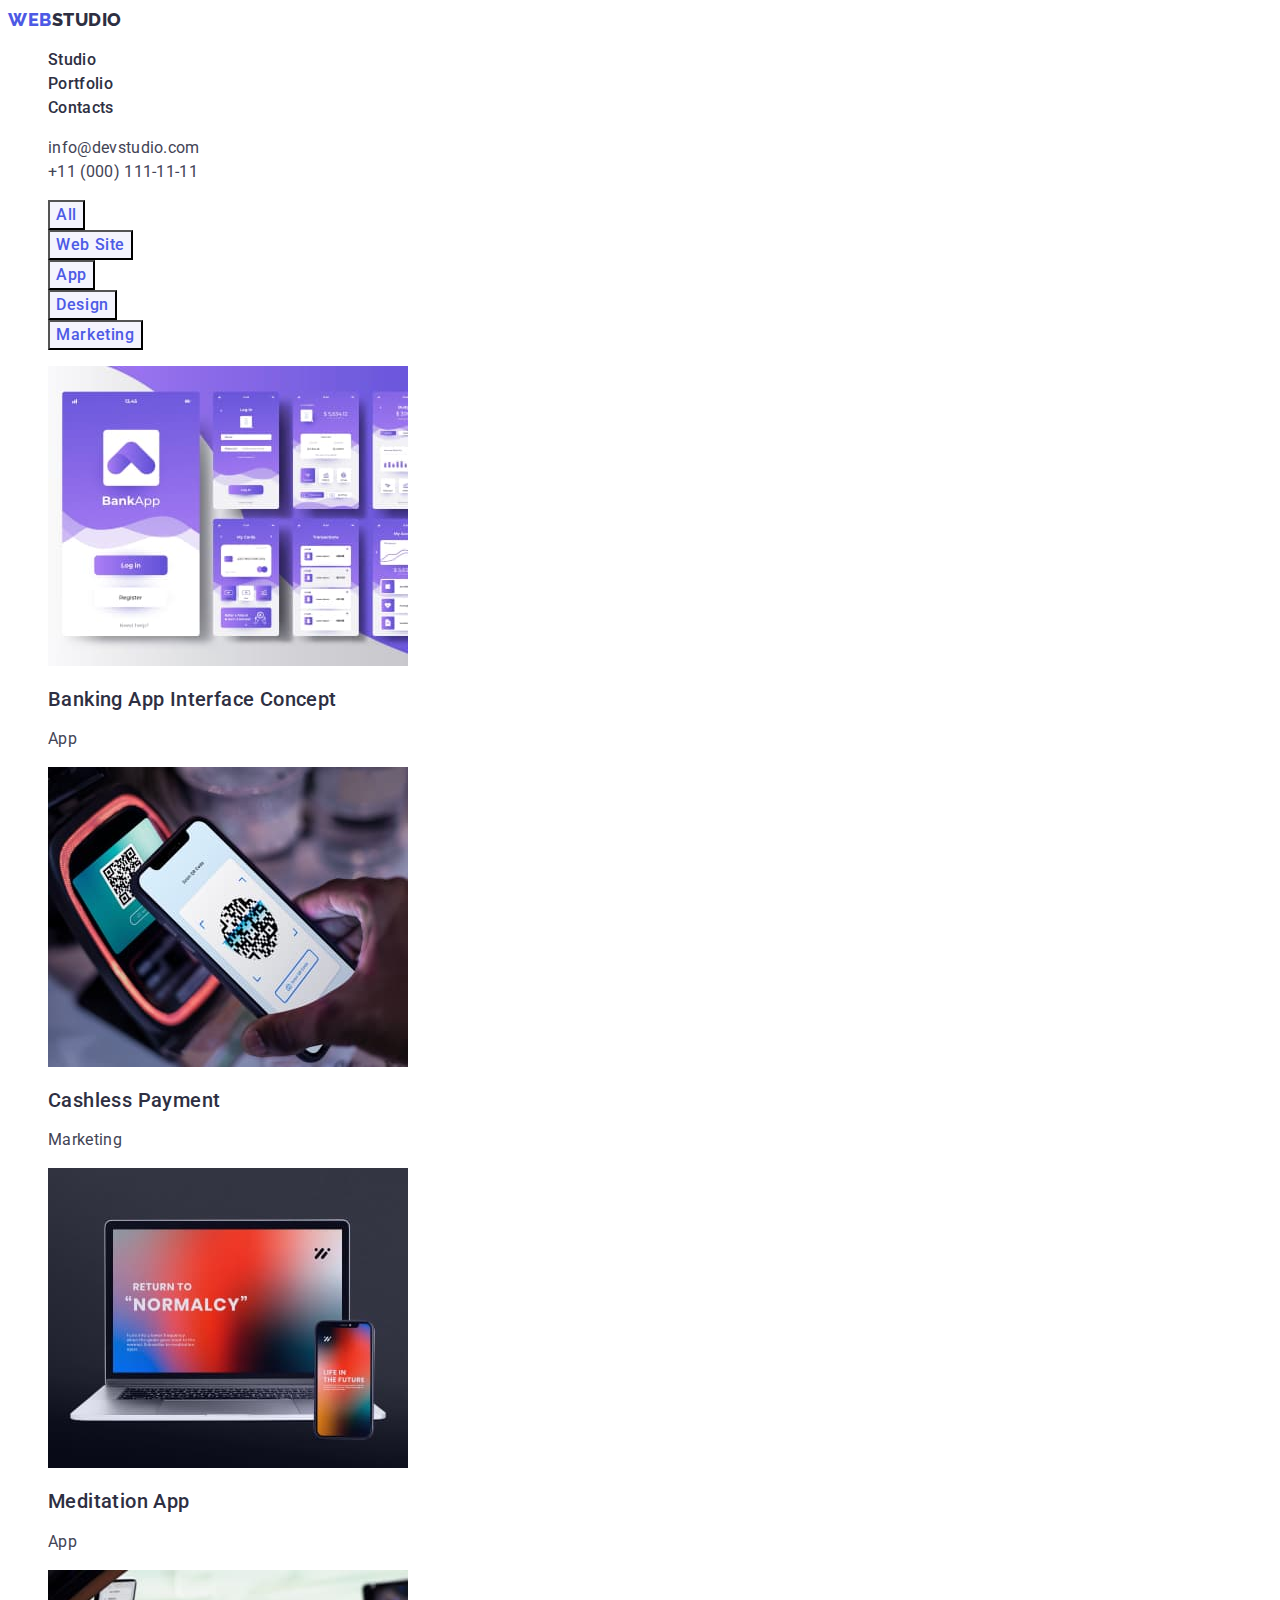
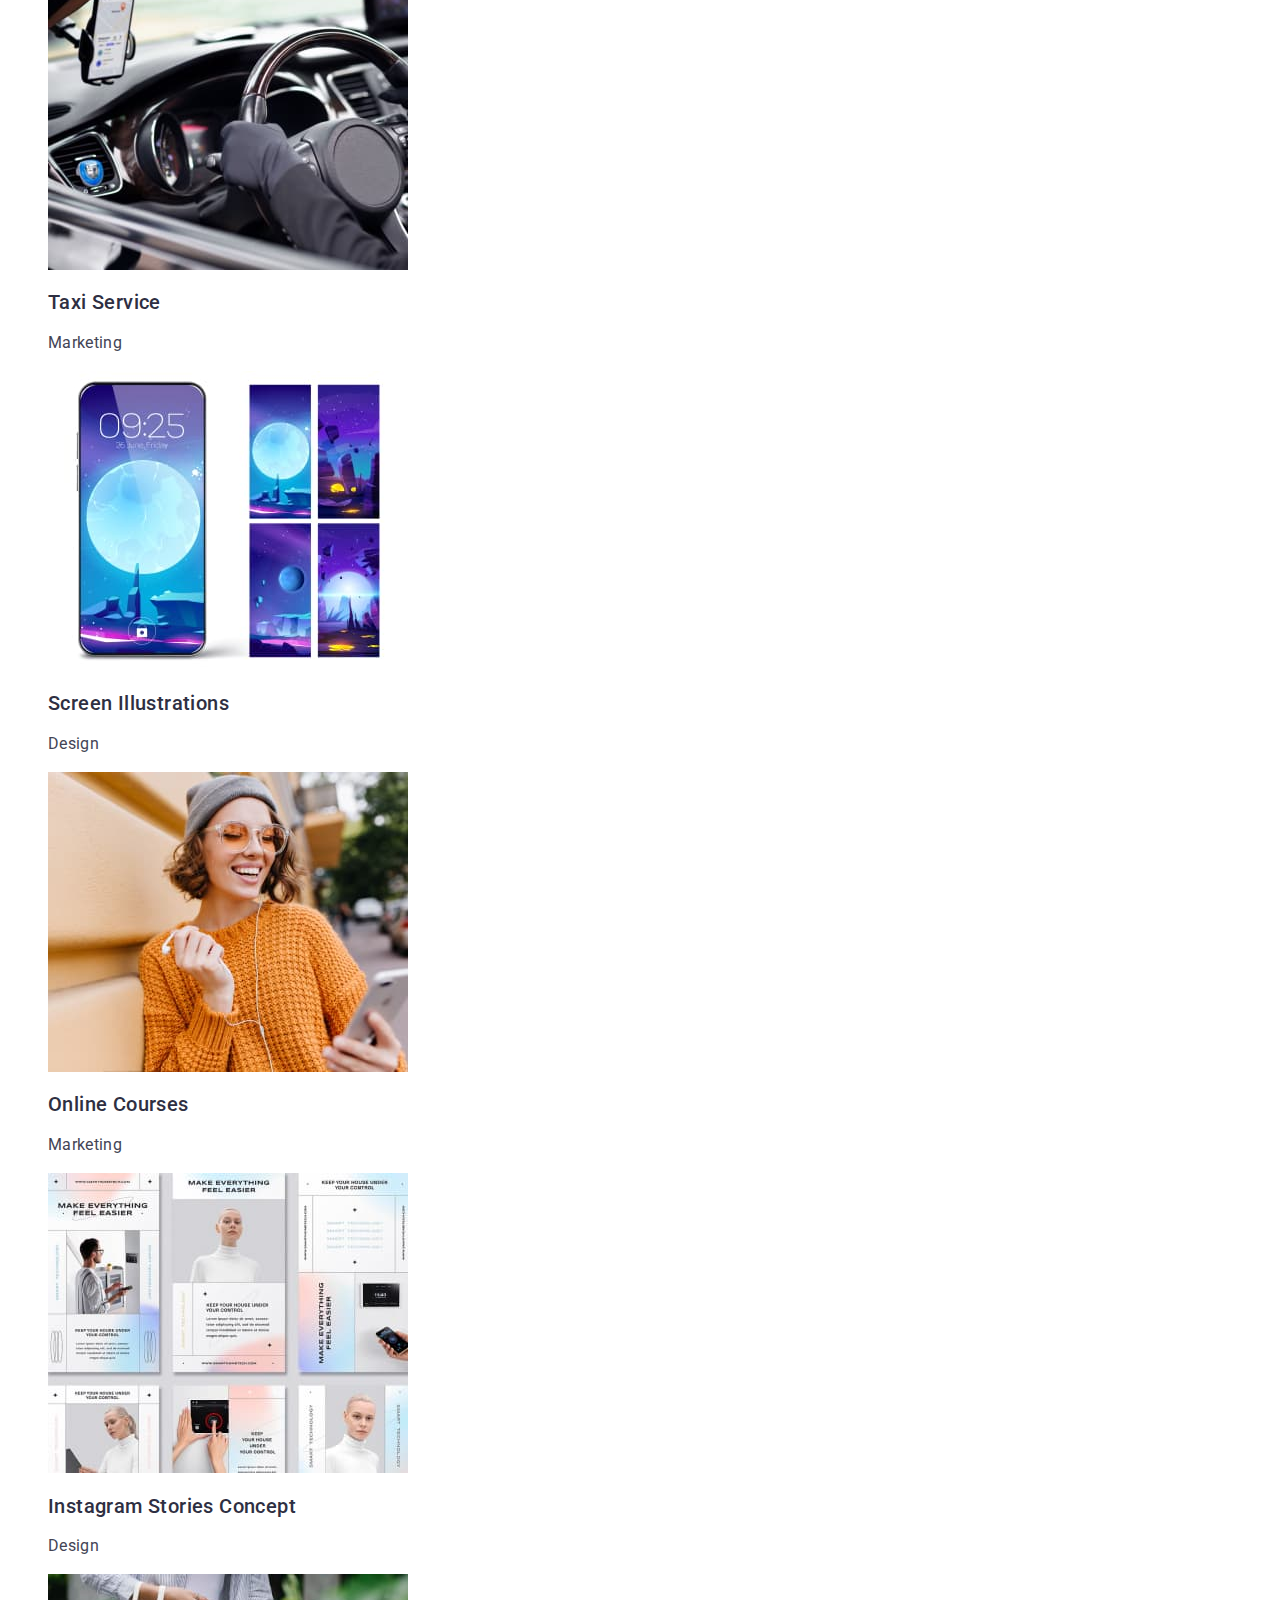
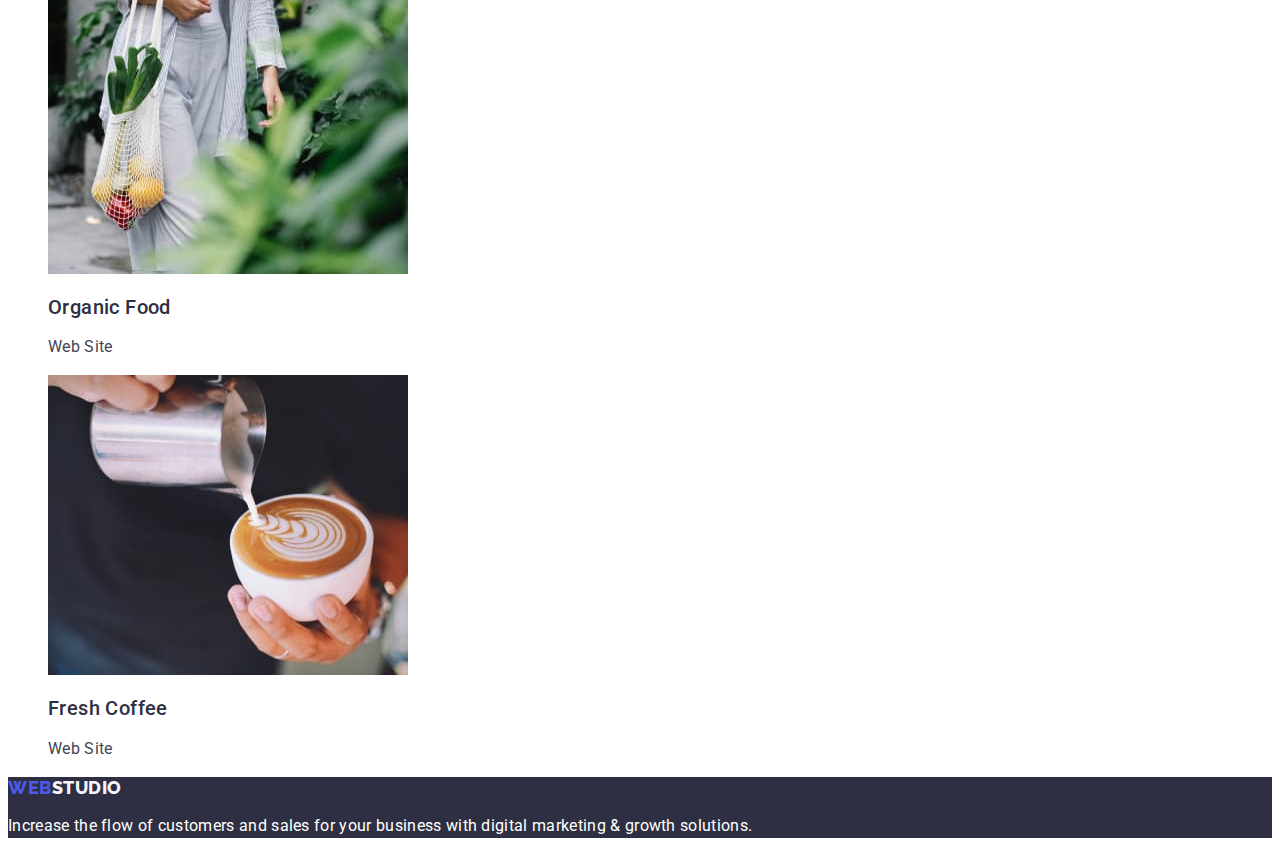
==== portfolio.html @ c195bcce "Initial commit" ====
<!DOCTYPE html>
<html lang="en">
  <head>
    <meta charset="UTF-8" />
    <meta http-equiv="X-UA-Compatible" content="IE=edge" />
    <meta name="viewport" content="width=device-width, initial-scale=1.0" />
    <title>Portfolio</title>
    <link rel="preconnect" href="https://fonts.googleapis.com" />
    <link rel="preconnect" href="https://fonts.gstatic.com" crossorigin />
    <link
      href="https://fonts.googleapis.com/css2?family=Montserrat:wght@400;700&family=Raleway:wght@800&family=Roboto:wght@400;500;700;900&display=swap"
      rel="stylesheet"
    />
    <link rel="stylesheet" href="./css/styles.css" />
  </head>
  <body>
    <header class="header">
      <!--Navigation-->
      <nav class="header-navigation">
        <!--Logo-->
        <a class="header-logo link" href="./index.html"
          >Web<span class="header-logo-color">Studio</span></a
        >
        <ul class="header-list list">
          <li class="header-list-item">
            <a class="header-list-link link" href="./index.html">Studio</a>
          </li>
          <li class="header-list-item">
            <a class="header-list-link link" href="./portfolio.html">Portfolio</a>
          </li>
          <li class="header-list-item">
            <a class="header-list-link link" href="">Contacts</a>
          </li>
        </ul>
      </nav>
      <!--Contacts-->
      <address class="header-contact">
        <ul class="contact-list list">
          <li class="contact-item">
            <a class="contact-link link" href="mailto:info@devstudio.com"
              >info@devstudio.com</a
            >
          </li>
          <li class="contact-item">
            <a class="contact-link link" href="tel:+110001111111"
              >+11 (000) 111-11-11</a
            >
          </li>
        </ul>
      </address>
    </header>
    <main>
      <section>
      <!--Filter-->
      <h1 hidden>323232</h1>
      <ul class="filter-list list">
        <li class="filter-item-btn"><button class="filter-btn" type="button">All</button></li>
        <li class="filter-item-btn"><button class="filter-btn" type="button">Web Site</button></li>
        <li class="filter-item-btn"><button class="filter-btn" type="button">App</button></li>
        <li class="filter-item-btn"><button class="filter-btn" type="button">Design</button></li>
        <li class="filter-item-btn"><button class="filter-btn" type="button">Marketing</button>
        </li>
      </ul>
        <ul class="portfolio-list list">
          <li class="portfolio-item">
            <a class="portfolio-link link">
            <img
              src="./images/bank_app.jpg"
              alt="Banking App Interface Concept"
              width="360"
            />
            <h2 class="portfolio-title">Banking App Interface Concept</h2>
            <p class="portfolio-text">App</p>
          </a>
          </li>
          <li class="portfolio-item">
            <a class="portfolio-link link">
            <img
              src="./images/cash_payment.jpg"
              alt="Cashless Payment"
              width="360"
            />
            <h2 class="portfolio-title">Cashless Payment</h2>
            <p class="portfolio-text">Marketing</p>
          </a>
          </li>
          <li class="portfolio-item">
            <a class="portfolio-link link">
            <img
              src="./images/maditaion_app.jpg"
              alt="Meditation App"
              width="360"
            />
            <h2 class="portfolio-title">Meditation App</h2>
            <p class="portfolio-text">App</p>
          </a>
          </li>
          <li class="portfolio-item">
            <a class="portfolio-link link">
            <img src="./images/taxi_serv.jpg" alt="Taxi Service" width="360" />
            <h2 class="portfolio-title">Taxi Service</h2>
            <p class="portfolio-text">Marketing</p>
            </a>
          </li>
          <li class="portfolio-item">
            <a class="portfolio-link link">
            <img
              src="./images/screen_ill.jpg"
              alt="Screen Illustrations"
              width="360"
            />
            <h2 class="portfolio-title">Screen Illustrations</h2>
            <p class="portfolio-text">Design</p>
            </a>
          </li>
          <li class="portfolio-item">
            <a class="portfolio-link link">
            <img
              src="./images/online_cours.jpg"
              alt="Online Courses"
              width="360"
            />
            <h2 class="portfolio-title">Online Courses</h2>
            <p class="portfolio-text">Marketing</p>
            </a>
          </li>
          <li class="portfolio-item">
            <a class="portfolio-link link">
            <img
              src="./images/inst_stories.jpg"
              alt="Instagram Stories"
              width="360"
            />
            <h2 class="portfolio-title">Instagram Stories Concept</h2>
            <p class="portfolio-text">Design</p>
            </a>
          </li>
          <li class="portfolio-item">
            <a class="portfolio-link link">
            <img src="./images/organic_food.jpg" alt="Food" width="360" />
            <h2 class="portfolio-title">Organic Food</h2>
            <p class="portfolio-text">Web Site</p>
          </a>
          </li>
          <li class="portfolio-item">
            <a class="portfolio-link link">
            <img
              src="./images/fresh_coffee.jpg"
              alt="Fresh Coffee"
              width="360"
            />
            <h2 class="portfolio-title">Fresh Coffee</h2>
            <p class="portfolio-text">Web Site</p>
            </a>
          </li>
        </ul>
      </section>
    </main>
    <footer class="footer">
      <a class="footer-logo link" href="./index.html"
        >Web<span class="footer-logo-color">Studio</span></a
      >
      <p class="footer-text">
        Increase the flow of customers and sales for your business with digital
        marketing & growth solutions.
      </p>
    </footer>
  </body>
</html>
---- css/styles.css ----
:root{
 --nav-color: #2E2F42;
 --text-color: #434455;
 --contact-color: #434455;
 --title-color: #2E2F42;
 --main-color: #FFFFFF;
 --footer-text: #FFFFFF;
 --footer-logopart: #F4F4FD;
 --logo-color: #4D5AE5;
 --logopart: #2E2F42;
 --color-btn: #FFFFFF;
 --filter-btn-text: #4D5AE5;
 --filter-btn-beg: #F4F4FD;

}
body{
    font-family: "Roboto", sans-serif;
    color: #434455;
    background-color: #FFFFFF;
}
.list{
    list-style: none;
}
.link{
    text-decoration: none;
    list-style: none;
}

/*MAIN PAGE*/

/* !!!!HEADER!!!! */
.header {
    background-color: #FFFFFF;
}
.header-navigation{}

.header-logo {
    font-family: "Raleway", sans-serif;
    font-weight: 800;
    font-size: 18px;
    line-height: 1.17;
    display: flex;
    align-items: center;
    letter-spacing: 0.03em;
    text-transform: uppercase;
    color: var(--logo-color);
}
.header-logo-color {
    font-weight: 800;
    font-size: 18px;
    line-height: 1.33;
    display: flex;
    align-items: center;
    letter-spacing: 0.03em;
    text-transform: uppercase;
    color: var(--logopart);
}
.header-list {
}
.list {
}
.header-list-item {
}
.header-list-link {
    font-weight: 500;
    font-size: 16px;
    line-height: 1.5;
    letter-spacing: 0.02em;
    color: var(--nav-color);

}
.header-list-link:hover,
.header-list-link:focus{
    color: #404BBF;
}
.header-contact {
    font-style: normal;
}
.contact-list {
}
.contact-item {
}
.contact-link {
    font-weight: 400;
    font-size: 16px;
    line-height: 1.5;
    letter-spacing: 0.02em;
    color: var(--contact-color);
}
.contact-link:hover,
.contact-link:focus{
    color:#404BBF;
}

/* !!!! MAIN BLOCK !!!!*/
.effective {
    background-color: #2E2F42;
}
.effective-title {
    font-size: 56px;
    line-height: 1.07;
    text-align: center;
    letter-spacing: 0.02em;
    color: var(--main-color);
}
.effective-btn {
    background: #4D5AE5;
    box-shadow: 0px 4px 4px rgba(0, 0, 0, 0.15);
    border-radius: 4px;
    font-family: inherit;
    font-style: normal;
    font-weight: 500;
    font-size: 16px;
    line-height: 1.5;
    display: flex;
    align-items: center;
    letter-spacing: 0.04em;
    color: var(--color-btn);
    cursor: pointer;
    font-family: "Roboto", sans-serif
}
.effective-btn:hover,
.effective-btn:focus{
    background:#404BBF;
}
.strategy {
}
.strategy-list {
}
.list {
}
.strategy-item {
}
.strategy-title {
    font-weight: 500;
    font-size: 20px;
    line-height: 1.2;
    letter-spacing: 0.02em;
    color: var(--title-color);
}
.strategy-text {
    font-size: 16px;
    line-height: 1.5;
    letter-spacing: 0.02em;
    color: var(--text-color);
}
.orientation {
}
.orientation-title {
    font-size: 36px;
    line-height: 1.11;
    text-align: center;
    letter-spacing: 0.02em;
    text-transform: capitalize;
    color: var(--title-color);
}
.orientation-list {
}
.orientation-item {
}
.team {
    background-color: #F4F4FD;;
}
.team-title {
    font-size: 36px;
    line-height: 1.11;
    text-align: center;
    letter-spacing: 0.02em;
    text-transform: capitalize;
    color: var(--title-color);
}
.team-list {
}
.team-item {
    background-color: #FFFFFF
}
.team-name-title {
    font-weight: 500;
    font-size: 20px;
    line-height: 1.2;
    text-align: center;
    letter-spacing: 0.02em;
    color: var(--title-color);
    }
.team-bottom-text {
    font-size: 16px;
    line-height: 1.5;
    text-align: center;
    letter-spacing: 0.02em;
    color: var(--text-color);
}
/* !!!!! FOOTER !!!!! */
.footer{
    background-color: #2E2F42;
}
.footer-logo{
    font-weight: 800;
    font-size: 18px;
    line-height: 1.17;
    display: flex;
    align-items: center;
    letter-spacing: 0.03em;
    text-transform: uppercase;
    color: var(--logo-color);
    font-family: "Raleway", sans-serif;
}
.footer-logo-color{
    font-weight: 800;
    font-size: 18px;
    line-height: 1.17;
    display: flex;
    align-items: center;
    letter-spacing: 0.03em;
    text-transform: uppercase;
    color: var(--footer-logopart);
    font-family: "Raleway", sans-serif;
}
.footer-text{
    font-size: 16px;
    line-height: 1.5;
    letter-spacing: 0.02em;
    color: var(--footer-text);
}

/* !!!!! PORTFOLIO !!!!! */
.filter-list {
}
.filter-item-btn{

}
.filter-btn{ 
    font-family: 'Roboto', sans-serif;
    font-style: normal;
    font-weight: 500;
    font-size: 16px;
    line-height: 1.5;
    display: flex;
    align-items: center;
    text-align: center;
    letter-spacing: 0.04em;
    color: var(--filter-btn-text);
    cursor: pointer;
    background-color: var(--filter-btn-beg);
}
.filter-btn:hover,
.filter-btn:focus{
    display: flex;
    align-items: center;
    text-align: center;
    letter-spacing: 0.04em;
    color: #FFFFFF;
    background-color: #404BBF;
}
.portfolio-list {

}
.portfolio-item {
}
.portfolio-link{

}
.portfolio-title {
    font-weight: 500;
    font-size: 20px;
    line-height: 1.2;
    letter-spacing: 0.02em;
    color: var(--title-color);
}
.portfolio-text {
    font-size: 16px;
    line-height: 1.5;
    letter-spacing: 0.02em;
    color: var(--text-color);
}
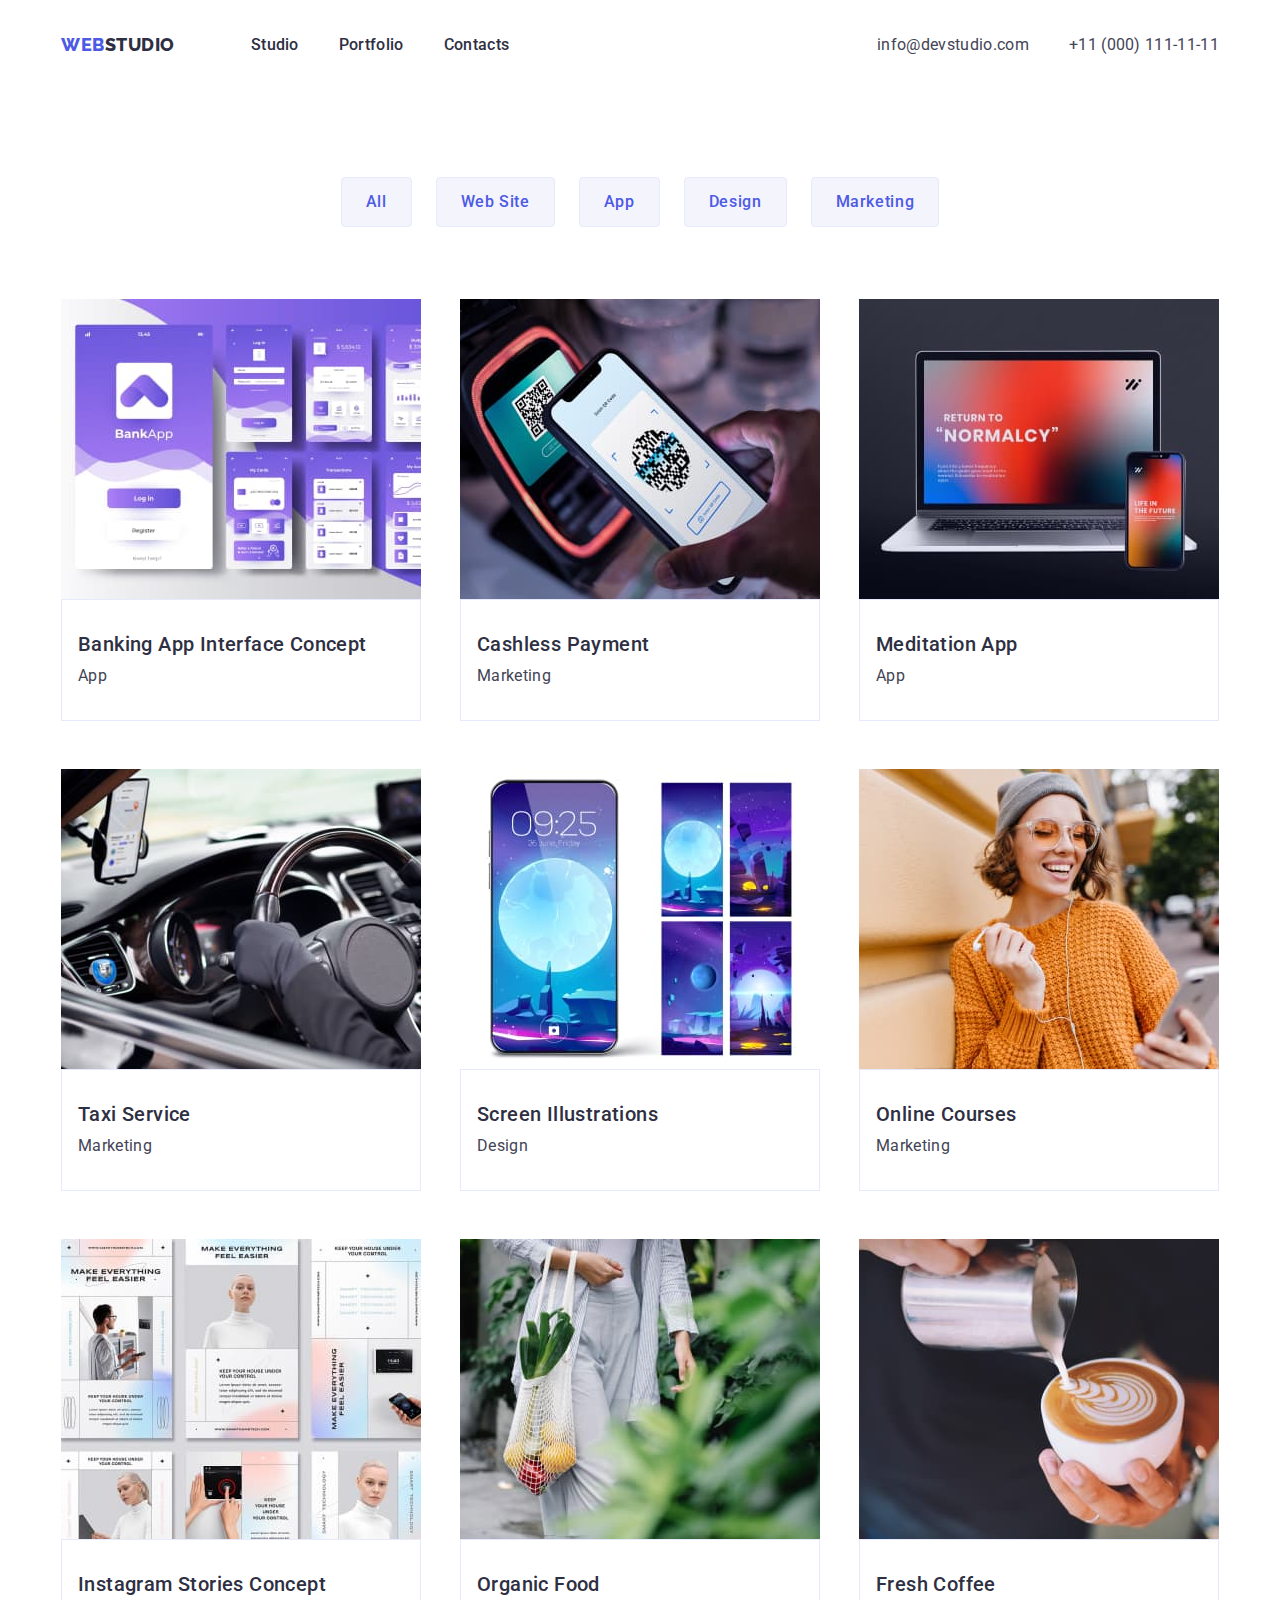
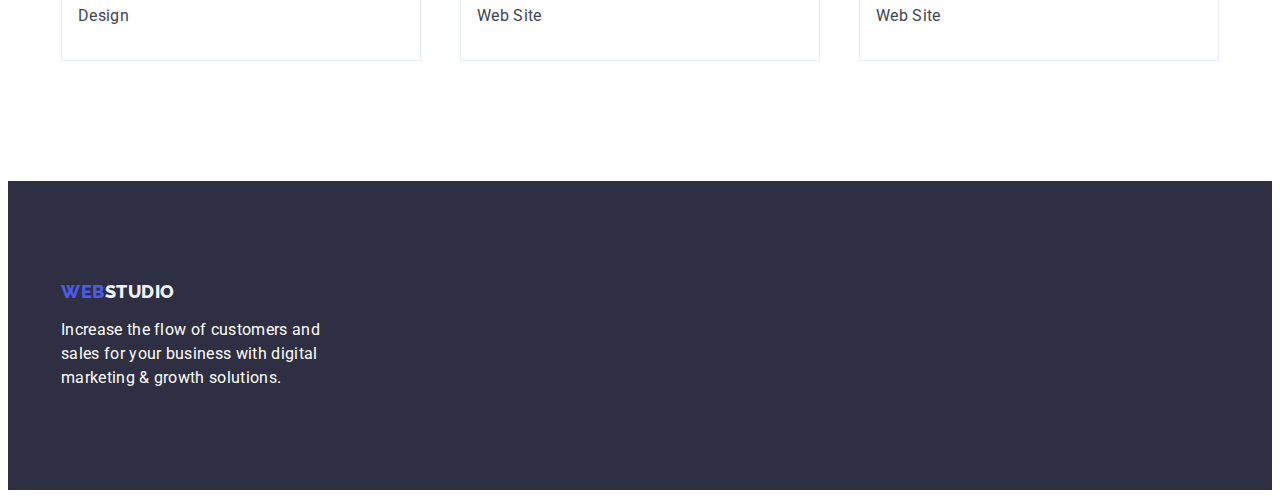
==== commit fb3644c8: "update hw3 v1.0" ====
--- a/portfolio.html
+++ b/portfolio.html
@@ -15,155 +15,194 @@
   </head>
   <body>
     <header class="header">
-      <!--Navigation-->
-      <nav class="header-navigation">
-        <!--Logo-->
-        <a class="header-logo link" href="./index.html"
-          >Web<span class="header-logo-color">Studio</span></a
-        >
-        <ul class="header-list list">
-          <li class="header-list-item">
-            <a class="header-list-link link" href="./index.html">Studio</a>
-          </li>
-          <li class="header-list-item">
-            <a class="header-list-link link" href="./portfolio.html">Portfolio</a>
-          </li>
-          <li class="header-list-item">
-            <a class="header-list-link link" href="">Contacts</a>
-          </li>
-        </ul>
-      </nav>
-      <!--Contacts-->
-      <address class="header-contact">
-        <ul class="contact-list list">
-          <li class="contact-item">
-            <a class="contact-link link" href="mailto:info@devstudio.com"
-              >info@devstudio.com</a
-            >
-          </li>
-          <li class="contact-item">
-            <a class="contact-link link" href="tel:+110001111111"
-              >+11 (000) 111-11-11</a
-            >
-          </li>
-        </ul>
-      </address>
+      <div class="container header-container">
+        <!--Navigation-->
+        <nav class="header-navigation">
+          <!--Logo-->
+          <a class="header-logo link" href="./index.html"
+            >Web<span class="header-logo-color">Studio</span></a
+          >
+          <ul class="header-list list">
+            <li class="header-list-item">
+              <a class="header-list-link link" href="./index.html">Studio</a>
+            </li>
+            <li class="header-list-item">
+              <a class="header-list-link link" href="./portfolio.html"
+                >Portfolio</a
+              >
+            </li>
+            <li class="header-list-item">
+              <a class="header-list-link link" href="">Contacts</a>
+            </li>
+          </ul>
+        </nav>
+        <!--Contacts-->
+        <address class="header-contact">
+          <ul class="contact-list list">
+            <li class="contact-item">
+              <a class="contact-link link" href="mailto:info@devstudio.com"
+                >info@devstudio.com</a
+              >
+            </li>
+            <li class="contact-item">
+              <a class="contact-link link" href="tel:+110001111111"
+                >+11 (000) 111-11-11</a
+              >
+            </li>
+          </ul>
+        </address>
+      </div>
     </header>
     <main>
       <section>
-      <!--Filter-->
-      <h1 hidden>323232</h1>
-      <ul class="filter-list list">
-        <li class="filter-item-btn"><button class="filter-btn" type="button">All</button></li>
-        <li class="filter-item-btn"><button class="filter-btn" type="button">Web Site</button></li>
-        <li class="filter-item-btn"><button class="filter-btn" type="button">App</button></li>
-        <li class="filter-item-btn"><button class="filter-btn" type="button">Design</button></li>
-        <li class="filter-item-btn"><button class="filter-btn" type="button">Marketing</button>
-        </li>
-      </ul>
-        <ul class="portfolio-list list">
-          <li class="portfolio-item">
-            <a class="portfolio-link link">
-            <img
-              src="./images/bank_app.jpg"
-              alt="Banking App Interface Concept"
-              width="360"
-            />
-            <h2 class="portfolio-title">Banking App Interface Concept</h2>
-            <p class="portfolio-text">App</p>
-          </a>
-          </li>
-          <li class="portfolio-item">
-            <a class="portfolio-link link">
-            <img
-              src="./images/cash_payment.jpg"
-              alt="Cashless Payment"
-              width="360"
-            />
-            <h2 class="portfolio-title">Cashless Payment</h2>
-            <p class="portfolio-text">Marketing</p>
-          </a>
-          </li>
-          <li class="portfolio-item">
-            <a class="portfolio-link link">
-            <img
-              src="./images/maditaion_app.jpg"
-              alt="Meditation App"
-              width="360"
-            />
-            <h2 class="portfolio-title">Meditation App</h2>
-            <p class="portfolio-text">App</p>
-          </a>
-          </li>
-          <li class="portfolio-item">
-            <a class="portfolio-link link">
-            <img src="./images/taxi_serv.jpg" alt="Taxi Service" width="360" />
-            <h2 class="portfolio-title">Taxi Service</h2>
-            <p class="portfolio-text">Marketing</p>
-            </a>
-          </li>
-          <li class="portfolio-item">
-            <a class="portfolio-link link">
-            <img
-              src="./images/screen_ill.jpg"
-              alt="Screen Illustrations"
-              width="360"
-            />
-            <h2 class="portfolio-title">Screen Illustrations</h2>
-            <p class="portfolio-text">Design</p>
-            </a>
-          </li>
-          <li class="portfolio-item">
-            <a class="portfolio-link link">
-            <img
-              src="./images/online_cours.jpg"
-              alt="Online Courses"
-              width="360"
-            />
-            <h2 class="portfolio-title">Online Courses</h2>
-            <p class="portfolio-text">Marketing</p>
-            </a>
-          </li>
-          <li class="portfolio-item">
-            <a class="portfolio-link link">
-            <img
-              src="./images/inst_stories.jpg"
-              alt="Instagram Stories"
-              width="360"
-            />
-            <h2 class="portfolio-title">Instagram Stories Concept</h2>
-            <p class="portfolio-text">Design</p>
-            </a>
-          </li>
-          <li class="portfolio-item">
-            <a class="portfolio-link link">
-            <img src="./images/organic_food.jpg" alt="Food" width="360" />
-            <h2 class="portfolio-title">Organic Food</h2>
-            <p class="portfolio-text">Web Site</p>
-          </a>
-          </li>
-          <li class="portfolio-item">
-            <a class="portfolio-link link">
-            <img
-              src="./images/fresh_coffee.jpg"
-              alt="Fresh Coffee"
-              width="360"
-            />
-            <h2 class="portfolio-title">Fresh Coffee</h2>
-            <p class="portfolio-text">Web Site</p>
-            </a>
-          </li>
-        </ul>
+        <div class="container">
+          <!--Filter-->
+          <h1 hidden>323232</h1>
+          <ul class="filter-list list">
+            <li class="filter-item-btn">
+              <button class="filter-btn" type="button">All</button>
+            </li>
+            <li class="filter-item-btn">
+              <button class="filter-btn" type="button">Web Site</button>
+            </li>
+            <li class="filter-item-btn">
+              <button class="filter-btn" type="button">App</button>
+            </li>
+            <li class="filter-item-btn">
+              <button class="filter-btn" type="button">Design</button>
+            </li>
+            <li class="filter-item-btn">
+              <button class="filter-btn" type="button">Marketing</button>
+            </li>
+          </ul>
+          <ul class="portfolio-list list">
+            <li class="portfolio-item">
+              <a class="portfolio-link link">
+                <img
+                  src="./images/bank_app.jpg"
+                  alt="Banking App Interface Concept"
+                  width="360"
+                />
+                <div class="portfolio-text-cards">
+                  <h2 class="portfolio-title">Banking App Interface Concept</h2>
+                  <p class="portfolio-text">App</p>
+                </div>
+              </a>
+            </li>
+            <li class="portfolio-item">
+              <a class="portfolio-link link">
+                <img
+                  src="./images/cash_payment.jpg"
+                  alt="Cashless Payment"
+                  width="360"
+                />
+                <div class="portfolio-text-cards">
+                  <h2 class="portfolio-title">Cashless Payment</h2>
+                  <p class="portfolio-text">Marketing</p>
+                </div>
+              </a>
+            </li>
+            <li class="portfolio-item">
+              <a class="portfolio-link link">
+                <img
+                  src="./images/maditaion_app.jpg"
+                  alt="Meditation App"
+                  width="360"
+                />
+                <div class="portfolio-text-cards">
+                  <h2 class="portfolio-title">Meditation App</h2>
+                  <p class="portfolio-text">App</p>
+                </div>
+              </a>
+            </li>
+            <li class="portfolio-item">
+              <a class="portfolio-link link">
+                <img
+                  src="./images/taxi_serv.jpg"
+                  alt="Taxi Service"
+                  width="360"
+                />
+                <div class="portfolio-text-cards">
+                  <h2 class="portfolio-title">Taxi Service</h2>
+                  <p class="portfolio-text">Marketing</p>
+                </div>
+              </a>
+            </li>
+            <li class="portfolio-item">
+              <a class="portfolio-link link">
+                <img
+                  src="./images/screen_ill.jpg"
+                  alt="Screen Illustrations"
+                  width="360"
+                />
+                <div class="portfolio-text-cards">
+                  <h2 class="portfolio-title">Screen Illustrations</h2>
+                  <p class="portfolio-text">Design</p>
+                </div>
+              </a>
+            </li>
+            <li class="portfolio-item">
+              <a class="portfolio-link link">
+                <img
+                  src="./images/online_cours.jpg"
+                  alt="Online Courses"
+                  width="360"
+                />
+                <div class="portfolio-text-cards">
+                  <h2 class="portfolio-title">Online Courses</h2>
+                  <p class="portfolio-text">Marketing</p>
+                </div>
+              </a>
+            </li>
+            <li class="portfolio-item">
+              <a class="portfolio-link link">
+                <img
+                  src="./images/inst_stories.jpg"
+                  alt="Instagram Stories"
+                  width="360"
+                />
+                <div class="portfolio-text-cards">
+                  <h2 class="portfolio-title">Instagram Stories Concept</h2>
+                  <p class="portfolio-text">Design</p>
+                </div>
+              </a>
+            </li>
+            <li class="portfolio-item">
+              <a class="portfolio-link link">
+                <img src="./images/organic_food.jpg" alt="Food" width="360" />
+                <div class="portfolio-text-cards">
+                  <h2 class="portfolio-title">Organic Food</h2>
+                  <p class="portfolio-text">Web Site</p>
+                </div>
+              </a>
+            </li>
+            <li class="portfolio-item">
+              <a class="portfolio-link link">
+                <img
+                  src="./images/fresh_coffee.jpg"
+                  alt="Fresh Coffee"
+                  width="360"
+                />
+                <div class="portfolio-text-cards">
+                  <h2 class="portfolio-title">Fresh Coffee</h2>
+                  <p class="portfolio-text">Web Site</p>
+                </div>
+              </a>
+            </li>
+          </ul>
+        </div>
       </section>
     </main>
     <footer class="footer">
-      <a class="footer-logo link" href="./index.html"
-        >Web<span class="footer-logo-color">Studio</span></a
-      >
-      <p class="footer-text">
-        Increase the flow of customers and sales for your business with digital
-        marketing & growth solutions.
-      </p>
+      <div class="container">
+        <a class="footer-logo link" href="./index.html"
+          >Web<span class="footer-logo-color">Studio</span></a
+        >
+        <p class="footer-text">
+          Increase the flow of customers and sales for your business with
+          digital marketing & growth solutions.
+        </p>
+      </div>
     </footer>
   </body>
 </html>
--- a/css/styles.css
+++ b/css/styles.css
@@ -1,274 +1,383 @@
-:root{
- --nav-color: #2E2F42;
- --text-color: #434455;
- --contact-color: #434455;
- --title-color: #2E2F42;
- --main-color: #FFFFFF;
- --footer-text: #FFFFFF;
- --footer-logopart: #F4F4FD;
- --logo-color: #4D5AE5;
- --logopart: #2E2F42;
- --color-btn: #FFFFFF;
- --filter-btn-text: #4D5AE5;
- --filter-btn-beg: #F4F4FD;
-
-}
-body{
-    font-family: "Roboto", sans-serif;
-    color: #434455;
-    background-color: #FFFFFF;
-}
-.list{
-    list-style: none;
-}
-.link{
-    text-decoration: none;
-    list-style: none;
+:root {
+  --baground-color-main: #ffffff;
+  --main-color: #ffffff;
+  /* Header color */
+  --nav-color: #2e2f42;
+  --logo-color: #4d5ae5;
+  --hover-color-style: #404bbf;
+  --contact-color: #434455;
+  --logopart: #2e2f42;
+  /* MAIN BLOCK color */
+  --btn-back: #4d5ae5;
+  --color-btn: #ffffff;
+  --text-color: #434455;
+  --title-color: #2e2f42;
+
+  /* FOOTER BLOCK color */
+  --footer-text: #ffffff;
+  --footer-logopart: #f4f4fd;
+  /* PORTFOLIO BLOCK color */
+  --filter-btn-text: #4d5ae5;
+  --filter-btn-beg: #f4f4fd;
+  --second-back: #f4f4fd;
+  --border-color-portf: #e7e9fc;
+}
+p,
+h1,
+h2,
+h3,
+h4,
+h5,
+h6 {
+  margin: 0;
+}
+ul {
+  margin: 0;
+  padding-left: 0;
+}
+button {
+  cursor: pointer;
+}
+address {
+  font-style: normal;
+}
+img {
+  display: block;
+}
+body {
+  font-family: "Roboto", sans-serif;
+  color: #434455;
+  background-color: var(--baground-color-main);
+}
+.list {
+  list-style: none;
+}
+.link {
+  text-decoration: none;
+  list-style: none;
+}
+.container {
+  width: 1158px;
+  padding-left: 15px;
+  padding-right: 15px;
+  margin: 0 auto;
+  /*outline: 1px solid red;*/
+}
+.section {
+  padding-top: 120px;
+  padding-bottom: 120px;
 }
 
 /*MAIN PAGE*/
 
 /* !!!!HEADER!!!! */
 .header {
-    background-color: #FFFFFF;
-}
-.header-navigation{}
+  background-color: var(--baground-color-main);
+  padding-top: 25px;
+  padding-bottom: 24px;
+}
+.header-container {
+  display: flex;
+  align-items: center;
+  padding-bottom: 244;
+}
+.header-navigation {
+  display: flex;
+  align-items: center;
+  margin-right: auto;
+}
 
 .header-logo {
-    font-family: "Raleway", sans-serif;
-    font-weight: 800;
-    font-size: 18px;
-    line-height: 1.17;
-    display: flex;
-    align-items: center;
-    letter-spacing: 0.03em;
-    text-transform: uppercase;
-    color: var(--logo-color);
+  font-family: "Raleway", sans-serif;
+  font-weight: 800;
+  font-size: 18px;
+  line-height: 1.17;
+  display: flex;
+  align-items: center;
+  letter-spacing: 0.03em;
+  text-transform: uppercase;
+  color: var(--logo-color);
 }
 .header-logo-color {
-    font-weight: 800;
-    font-size: 18px;
-    line-height: 1.33;
-    display: flex;
-    align-items: center;
-    letter-spacing: 0.03em;
-    text-transform: uppercase;
-    color: var(--logopart);
+  font-weight: 800;
+  font-size: 18px;
+  line-height: 1.33;
+  display: flex;
+  align-items: center;
+  letter-spacing: 0.03em;
+  text-transform: uppercase;
+  color: var(--logopart);
+  padding-right: 76px;
 }
 .header-list {
+  display: flex;
+  gap: 40px;
 }
 .list {
 }
 .header-list-item {
 }
 .header-list-link {
-    font-weight: 500;
-    font-size: 16px;
-    line-height: 1.5;
-    letter-spacing: 0.02em;
-    color: var(--nav-color);
-
+  font-weight: 500;
+  font-size: 16px;
+  line-height: 1.5;
+  letter-spacing: 0.02em;
+  color: var(--nav-color);
 }
 .header-list-link:hover,
-.header-list-link:focus{
-    color: #404BBF;
+.header-list-link:focus {
+  color: var(--hover-color-style);
 }
 .header-contact {
-    font-style: normal;
+  font-style: normal;
 }
 .contact-list {
+  display: flex;
+  gap: 40px;
 }
 .contact-item {
 }
 .contact-link {
-    font-weight: 400;
-    font-size: 16px;
-    line-height: 1.5;
-    letter-spacing: 0.02em;
-    color: var(--contact-color);
+  font-weight: 400;
+  font-size: 16px;
+  line-height: 1.5;
+  letter-spacing: 0.02em;
+  color: var(--contact-color);
 }
 .contact-link:hover,
-.contact-link:focus{
-    color:#404BBF;
+.contact-link:focus {
+  color: var(--hover-color-style);
 }
 
 /* !!!! MAIN BLOCK !!!!*/
 .effective {
-    background-color: #2E2F42;
+  background-color: #2e2f42;
+  padding-top: 188px;
+  padding-bottom: 188px;
 }
 .effective-title {
-    font-size: 56px;
-    line-height: 1.07;
-    text-align: center;
-    letter-spacing: 0.02em;
-    color: var(--main-color);
+  font-size: 56px;
+  line-height: 1.07;
+  text-align: center;
+  letter-spacing: 0.02em;
+  color: var(--main-color);
+  max-width: 496px;
+  margin-right: auto;
+  margin-left: auto;
+  margin-bottom: 48px;
 }
 .effective-btn {
-    background: #4D5AE5;
-    box-shadow: 0px 4px 4px rgba(0, 0, 0, 0.15);
-    border-radius: 4px;
-    font-family: inherit;
-    font-style: normal;
-    font-weight: 500;
-    font-size: 16px;
-    line-height: 1.5;
-    display: flex;
-    align-items: center;
-    letter-spacing: 0.04em;
-    color: var(--color-btn);
-    cursor: pointer;
-    font-family: "Roboto", sans-serif
+  background: var(--btn-back);
+  box-shadow: 0px 4px 4px rgba(0, 0, 0, 0.15);
+  border-radius: 4px;
+  font-family: inherit;
+  font-style: normal;
+  font-weight: 500;
+  font-size: 16px;
+  line-height: 1.5;
+  display: flex;
+  align-items: center;
+  letter-spacing: 0.04em;
+  color: var(--color-btn);
+  cursor: pointer;
+  font-family: "Roboto", sans-serif;
+  padding: 16px 32px 16px 32px;
+  margin-left: auto;
+  margin-right: auto;
 }
 .effective-btn:hover,
-.effective-btn:focus{
-    background:#404BBF;
+.effective-btn:focus {
+  background: var(--hover-color-style);
 }
 .strategy {
 }
 .strategy-list {
+  display: flex;
+  gap: 24px;
 }
 .list {
 }
 .strategy-item {
+  min-width: 264px;
+  flex-basis: calc((100% - 72) / 4);
 }
 .strategy-title {
-    font-weight: 500;
-    font-size: 20px;
-    line-height: 1.2;
-    letter-spacing: 0.02em;
-    color: var(--title-color);
+  font-weight: 500;
+  font-size: 20px;
+  line-height: 1.2;
+  letter-spacing: 0.02em;
+  color: var(--title-color);
+  margin-bottom: 8px;
 }
 .strategy-text {
-    font-size: 16px;
-    line-height: 1.5;
-    letter-spacing: 0.02em;
-    color: var(--text-color);
+  font-size: 16px;
+  line-height: 1.5;
+  letter-spacing: 0.02em;
+  color: var(--text-color);
 }
 .orientation {
-}
+  padding-bottom: 120px;
+}
+
 .orientation-title {
-    font-size: 36px;
-    line-height: 1.11;
-    text-align: center;
-    letter-spacing: 0.02em;
-    text-transform: capitalize;
-    color: var(--title-color);
+  font-size: 36px;
+  line-height: 1.11;
+  text-align: center;
+  letter-spacing: 0.02em;
+  text-transform: capitalize;
+  color: var(--title-color);
+  padding-bottom: 72px;
 }
 .orientation-list {
+  display: flex;
+  gap: 24px;
 }
 .orientation-item {
+  flex-basis: calc((100% - 48) / 3);
 }
 .team {
-    background-color: #F4F4FD;;
+  background-color: var(--second-back);
 }
 .team-title {
-    font-size: 36px;
-    line-height: 1.11;
-    text-align: center;
-    letter-spacing: 0.02em;
-    text-transform: capitalize;
-    color: var(--title-color);
+  font-size: 36px;
+  line-height: 1.11;
+  text-align: center;
+  letter-spacing: 0.02em;
+  text-transform: capitalize;
+  color: var(--title-color);
+  margin-bottom: 72px;
 }
 .team-list {
+  display: flex;
+  gap: 24px;
 }
 .team-item {
-    background-color: #FFFFFF
+  background-color: var(--baground-color-main);
+  flex-basis: calc((100% - 72) / 4);
+}
+.team-card-text {
+  padding-top: 32px;
+  padding-bottom: 32px;
 }
 .team-name-title {
-    font-weight: 500;
-    font-size: 20px;
-    line-height: 1.2;
-    text-align: center;
-    letter-spacing: 0.02em;
-    color: var(--title-color);
-    }
+  font-weight: 500;
+  font-size: 20px;
+  line-height: 1.2;
+  text-align: center;
+  letter-spacing: 0.02em;
+  color: var(--title-color);
+  padding-bottom: 8px;
+}
 .team-bottom-text {
-    font-size: 16px;
-    line-height: 1.5;
-    text-align: center;
-    letter-spacing: 0.02em;
-    color: var(--text-color);
+  font-size: 16px;
+  line-height: 1.5;
+  text-align: center;
+  letter-spacing: 0.02em;
+  color: var(--text-color);
 }
 /* !!!!! FOOTER !!!!! */
-.footer{
-    background-color: #2E2F42;
-}
-.footer-logo{
-    font-weight: 800;
-    font-size: 18px;
-    line-height: 1.17;
-    display: flex;
-    align-items: center;
-    letter-spacing: 0.03em;
-    text-transform: uppercase;
-    color: var(--logo-color);
-    font-family: "Raleway", sans-serif;
-}
-.footer-logo-color{
-    font-weight: 800;
-    font-size: 18px;
-    line-height: 1.17;
-    display: flex;
-    align-items: center;
-    letter-spacing: 0.03em;
-    text-transform: uppercase;
-    color: var(--footer-logopart);
-    font-family: "Raleway", sans-serif;
-}
-.footer-text{
-    font-size: 16px;
-    line-height: 1.5;
-    letter-spacing: 0.02em;
-    color: var(--footer-text);
+.footer {
+  background-color: #2e2f42;
+  padding-top: 100px;
+  padding-bottom: 100px;
+}
+.footer-logo {
+  font-weight: 800;
+  font-size: 18px;
+  line-height: 1.17;
+  display: flex;
+  align-items: center;
+  letter-spacing: 0.03em;
+  text-transform: uppercase;
+  color: var(--logo-color);
+  font-family: "Raleway", sans-serif;
+}
+.footer-logo-color {
+  font-weight: 800;
+  font-size: 18px;
+  line-height: 1.17;
+  display: flex;
+  align-items: center;
+  letter-spacing: 0.03em;
+  text-transform: uppercase;
+  color: var(--footer-logopart);
+  font-family: "Raleway", sans-serif;
+}
+.footer-text {
+  font-size: 16px;
+  line-height: 1.5;
+  letter-spacing: 0.02em;
+  color: var(--footer-text);
+  max-width: 264px;
+  margin-top: 16px;
 }
 
 /* !!!!! PORTFOLIO !!!!! */
 .filter-list {
-}
-.filter-item-btn{
-
-}
-.filter-btn{ 
-    font-family: 'Roboto', sans-serif;
-    font-style: normal;
-    font-weight: 500;
-    font-size: 16px;
-    line-height: 1.5;
-    display: flex;
-    align-items: center;
-    text-align: center;
-    letter-spacing: 0.04em;
-    color: var(--filter-btn-text);
-    cursor: pointer;
-    background-color: var(--filter-btn-beg);
+  display: flex;
+  justify-content: center;
+  gap: 24px;
+  margin-bottom: 72px;
+  margin-top: 96px;
+}
+.filter-item-btn {
+}
+.filter-btn {
+  font-family: "Roboto", sans-serif;
+  font-style: normal;
+  font-weight: 500;
+  font-size: 16px;
+  line-height: 1.5;
+  display: flex;
+  align-items: center;
+  text-align: center;
+  letter-spacing: 0.04em;
+  color: var(--filter-btn-text);
+  cursor: pointer;
+  background-color: var(--filter-btn-beg);
+  padding: 12px 24px 12px 24px;
+  border: 1px solid var(--border-color-portf);
+  border-radius: 4px;
 }
 .filter-btn:hover,
-.filter-btn:focus{
-    display: flex;
-    align-items: center;
-    text-align: center;
-    letter-spacing: 0.04em;
-    color: #FFFFFF;
-    background-color: #404BBF;
+.filter-btn:focus {
+  display: flex;
+  align-items: center;
+  text-align: center;
+  letter-spacing: 0.04em;
+  color: var(--main-color);
+  background-color: var(--hover-color-style);
 }
 .portfolio-list {
-
+  display: flex;
+  justify-content: space-between;
+  flex-wrap: wrap;
+  row-gap: 48px;
+  padding-bottom: 120px;
 }
 .portfolio-item {
-}
-.portfolio-link{
-
+  flex-basis: calc((100% - 384) / 9);
+}
+.portfolio-link {
 }
 .portfolio-title {
-    font-weight: 500;
-    font-size: 20px;
-    line-height: 1.2;
-    letter-spacing: 0.02em;
-    color: var(--title-color);
+  font-weight: 500;
+  font-size: 20px;
+  line-height: 1.2;
+  letter-spacing: 0.02em;
+  color: var(--title-color);
+  margin-bottom: 8px;
+  padding-left: 16px;
+}
+.portfolio-text-cards {
+  padding-top: 32px;
+  padding-bottom: 32px;
+  border: 1px solid var(--border-color-portf);
 }
 .portfolio-text {
-    font-size: 16px;
-    line-height: 1.5;
-    letter-spacing: 0.02em;
-    color: var(--text-color);
-}
+  font-size: 16px;
+  line-height: 1.5;
+  letter-spacing: 0.02em;
+  color: var(--text-color);
+  padding-left: 16px;
+}
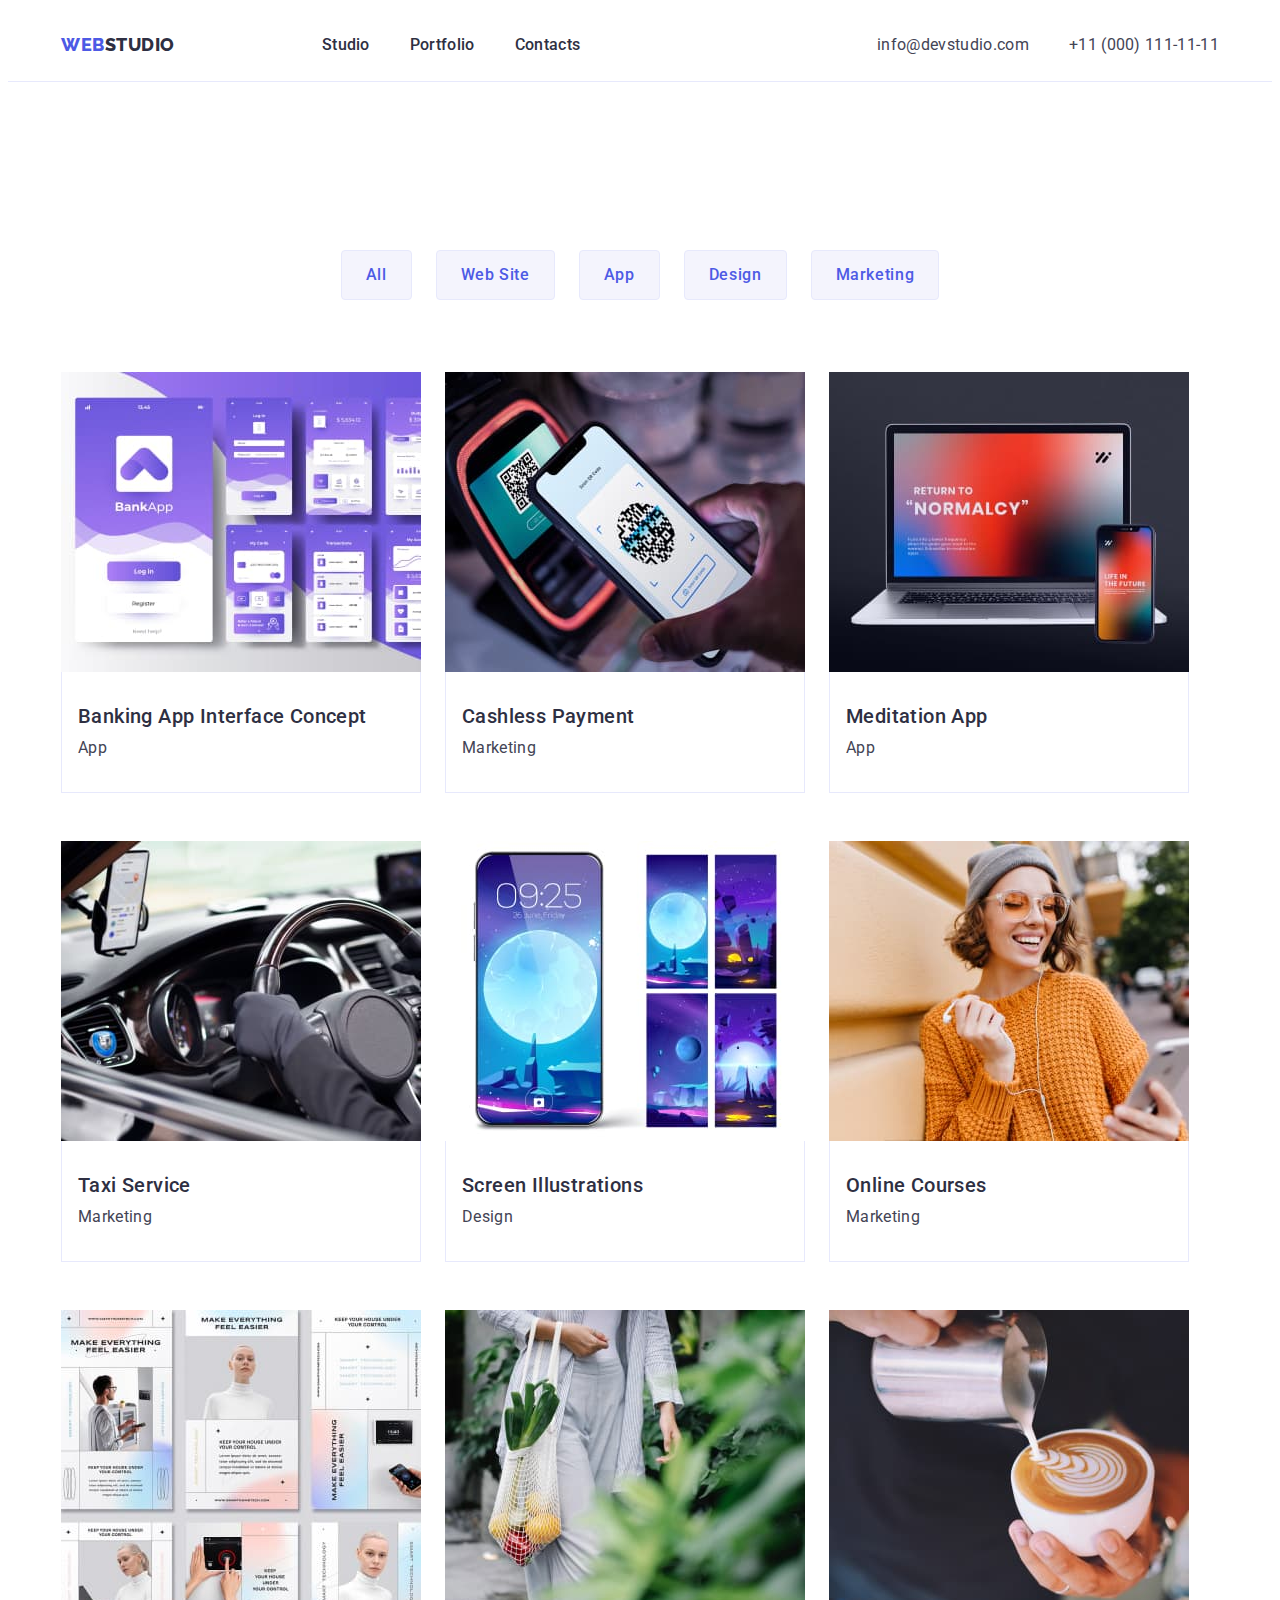
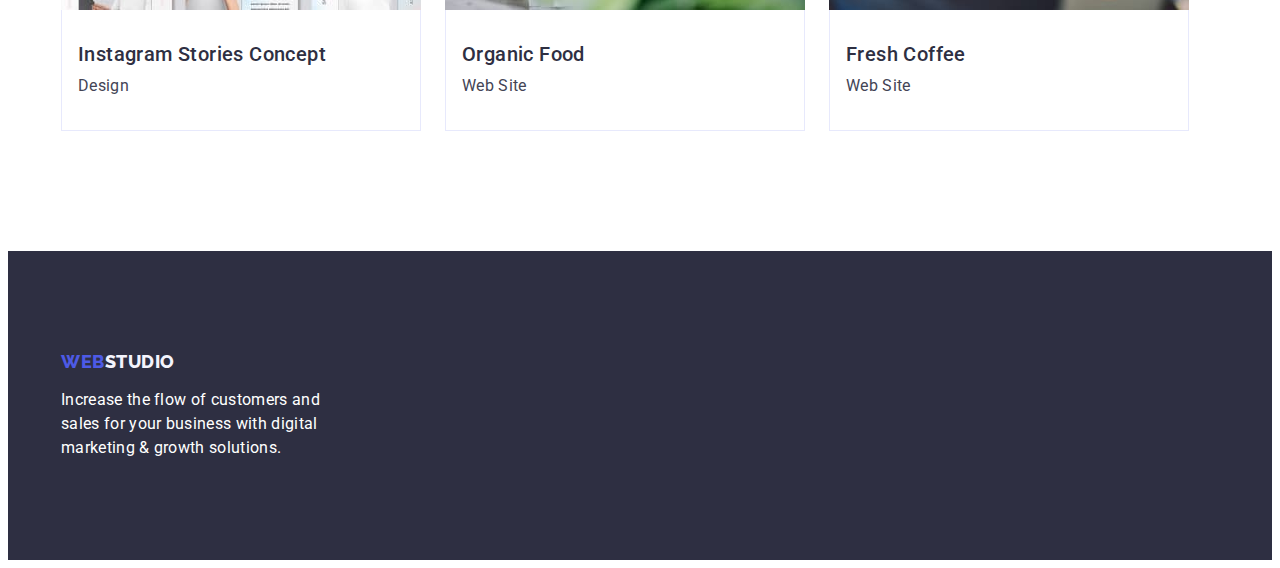
==== commit 6bbe96dd: "update hw3 v1.1" ====
--- a/portfolio.html
+++ b/portfolio.html
@@ -54,7 +54,7 @@
       </div>
     </header>
     <main>
-      <section>
+      <section class="potrfolio-block">
         <div class="container">
           <!--Filter-->
           <h1 hidden>323232</h1>
@@ -195,13 +195,15 @@
     </main>
     <footer class="footer">
       <div class="container">
-        <a class="footer-logo link" href="./index.html"
-          >Web<span class="footer-logo-color">Studio</span></a
-        >
-        <p class="footer-text">
-          Increase the flow of customers and sales for your business with
-          digital marketing & growth solutions.
-        </p>
+        <div class="footer-container">
+          <a class="footer-logo link" href="./index.html"
+            >Web<span class="footer-logo-color">Studio</span></a
+          >
+          <p class="footer-text">
+            Increase the flow of customers and sales for your business with
+            digital marketing & growth solutions.
+          </p>
+        </div>
       </div>
     </footer>
   </body>
--- a/css/styles.css
+++ b/css/styles.css
@@ -61,7 +61,8 @@
   padding-left: 15px;
   padding-right: 15px;
   margin: 0 auto;
-  /*outline: 1px solid red;*/
+
+  margin-right: auto;
 }
 .section {
   padding-top: 120px;
@@ -75,6 +76,7 @@
   background-color: var(--baground-color-main);
   padding-top: 25px;
   padding-bottom: 24px;
+  border-bottom: 1px solid var(--border-color-portf);
 }
 .header-container {
   display: flex;
@@ -97,6 +99,7 @@
   letter-spacing: 0.03em;
   text-transform: uppercase;
   color: var(--logo-color);
+  padding-right: 147px;
 }
 .header-logo-color {
   font-weight: 800;
@@ -107,7 +110,6 @@
   letter-spacing: 0.03em;
   text-transform: uppercase;
   color: var(--logopart);
-  padding-right: 76px;
 }
 .header-list {
   display: flex;
@@ -184,6 +186,7 @@
   padding: 16px 32px 16px 32px;
   margin-left: auto;
   margin-right: auto;
+  border: none;
 }
 .effective-btn:hover,
 .effective-btn:focus {
@@ -226,7 +229,7 @@
   letter-spacing: 0.02em;
   text-transform: capitalize;
   color: var(--title-color);
-  padding-bottom: 72px;
+  margin-bottom: 72px;
 }
 .orientation-list {
   display: flex;
@@ -266,7 +269,7 @@
   text-align: center;
   letter-spacing: 0.02em;
   color: var(--title-color);
-  padding-bottom: 8px;
+  margin-bottom: 8px;
 }
 .team-bottom-text {
   font-size: 16px;
@@ -281,44 +284,39 @@
   padding-top: 100px;
   padding-bottom: 100px;
 }
+.footer-container {
+  max-width: 264px;
+}
 .footer-logo {
   font-weight: 800;
   font-size: 18px;
   line-height: 1.17;
-  display: flex;
-  align-items: center;
   letter-spacing: 0.03em;
   text-transform: uppercase;
   color: var(--logo-color);
   font-family: "Raleway", sans-serif;
 }
 .footer-logo-color {
-  font-weight: 800;
-  font-size: 18px;
-  line-height: 1.17;
-  display: flex;
-  align-items: center;
-  letter-spacing: 0.03em;
-  text-transform: uppercase;
   color: var(--footer-logopart);
-  font-family: "Raleway", sans-serif;
 }
 .footer-text {
   font-size: 16px;
   line-height: 1.5;
   letter-spacing: 0.02em;
   color: var(--footer-text);
-  max-width: 264px;
   margin-top: 16px;
 }
 
 /* !!!!! PORTFOLIO !!!!! */
+.potrfolio-block {
+  padding-top: 168px;
+  padding-bottom: 120px;
+}
 .filter-list {
   display: flex;
   justify-content: center;
   gap: 24px;
   margin-bottom: 72px;
-  margin-top: 96px;
 }
 .filter-item-btn {
 }
@@ -350,10 +348,8 @@
 }
 .portfolio-list {
   display: flex;
-  justify-content: space-between;
   flex-wrap: wrap;
-  row-gap: 48px;
-  padding-bottom: 120px;
+  gap: 48px 24px;
 }
 .portfolio-item {
   flex-basis: calc((100% - 384) / 9);
@@ -367,17 +363,16 @@
   letter-spacing: 0.02em;
   color: var(--title-color);
   margin-bottom: 8px;
-  padding-left: 16px;
 }
 .portfolio-text-cards {
-  padding-top: 32px;
+  padding: 32px 16px;
   padding-bottom: 32px;
   border: 1px solid var(--border-color-portf);
+  border-top: none;
 }
 .portfolio-text {
   font-size: 16px;
   line-height: 1.5;
   letter-spacing: 0.02em;
   color: var(--text-color);
-  padding-left: 16px;
-}
+}
